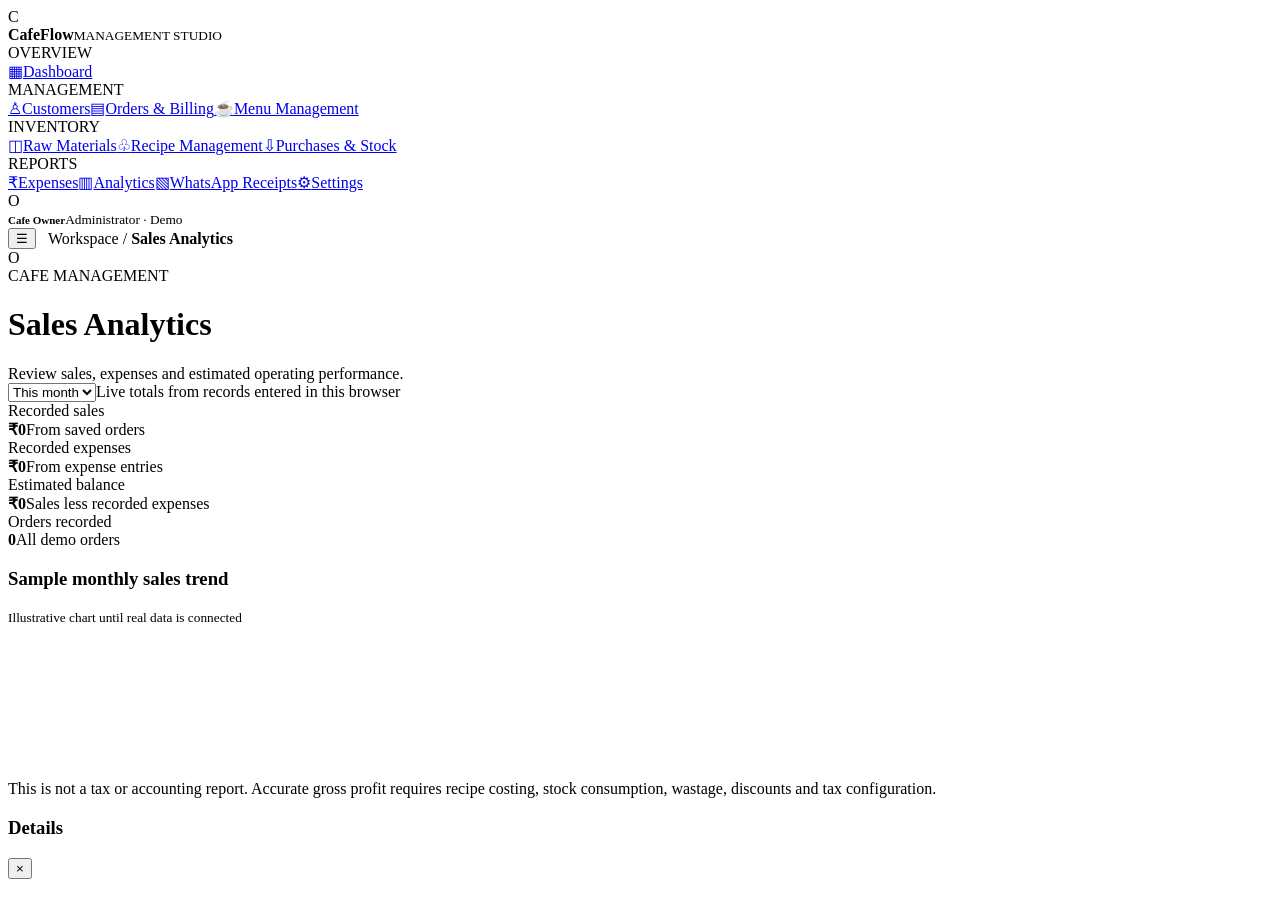
==== analytics.html @ 81c432d7 "Add files via upload" ====
<!doctype html><html lang="en"><head><meta charset="utf-8"><meta name="viewport" content="width=device-width, initial-scale=1"><title>Sales Analytics | CafeFlow</title><link rel="stylesheet" href="assets/css/style.css"></head><body>
<div class="layout"><aside class="sidebar"><div class="brand"><div class="brand-logo">C</div><div><b>CafeFlow</b><small>MANAGEMENT STUDIO</small></div></div><nav class="nav"><div class="nav-caption">OVERVIEW</div><a href="index.html" class=""><span class="nav-ico">▦</span>Dashboard</a><div class="nav-caption">MANAGEMENT</div><a href="customers.html" class=""><span class="nav-ico">♙</span>Customers</a><a href="orders.html" class=""><span class="nav-ico">▤</span>Orders & Billing</a><a href="menu.html" class=""><span class="nav-ico">☕</span>Menu Management</a><div class="nav-caption">INVENTORY</div><a href="materials.html" class=""><span class="nav-ico">◫</span>Raw Materials</a><a href="recipes.html" class=""><span class="nav-ico">♧</span>Recipe Management</a><a href="purchases.html" class=""><span class="nav-ico">⇩</span>Purchases & Stock</a><div class="nav-caption">REPORTS</div><a href="expenses.html" class=""><span class="nav-ico">₹</span>Expenses</a><a href="analytics.html" class="active"><span class="nav-ico">▥</span>Analytics</a><a href="receipts.html" class=""><span class="nav-ico">▧</span>WhatsApp Receipts</a><a href="settings.html" class=""><span class="nav-ico">⚙</span>Settings</a></nav><div class="profile"><div class="avatar">O</div><div><b style="font-size:11px">Cafe Owner</b><small>Administrator · Demo</small></div></div></aside>
<main class="main"><header class="topbar"><div style="display:flex;align-items:center;gap:12px"><button class="menu-toggle" id="menuToggle">☰</button><div class="crumb">Workspace / <b>Sales Analytics</b></div></div><div class="top-actions"><div class="top-date" id="topDate"></div><div class="top-avatar">O</div></div></header><div class="content">
<div class="page-head"><div><div class="eyebrow">CAFE MANAGEMENT</div><h1>Sales Analytics</h1><div class="subtitle">Review sales, expenses and estimated operating performance.</div></div></div>
<div class="toolbar"><select class="control"><option>This month</option><option>This week</option><option>Last month</option></select><span class="subtitle">Live totals from records entered in this browser</span></div>
<div class="stat-grid"><div class="card stat"><div class="stat-top">Recorded sales</div><strong id="analyticsSales">₹0</strong><span class="trend">From saved orders</span></div><div class="card stat"><div class="stat-top">Recorded expenses</div><strong id="analyticsExpenses">₹0</strong><span class="trend">From expense entries</span></div><div class="card stat"><div class="stat-top">Estimated balance</div><strong id="analyticsProfit">₹0</strong><span class="trend">Sales less recorded expenses</span></div><div class="card stat"><div class="stat-top">Orders recorded</div><strong id="analyticsOrders">0</strong><span class="trend">All demo orders</span></div></div>
<div class="card panel"><div class="panel-head"><div><h3>Sample monthly sales trend</h3><small>Illustrative chart until real data is connected</small></div></div><canvas id="analyticsChart" class="chart"></canvas></div>
<div class="notice">This is not a tax or accounting report. Accurate gross profit requires recipe costing, stock consumption, wastage, discounts and tax configuration.</div>
</div></main></div>
<div class="modal-backdrop" id="modalBackdrop"><div class="modal"><div class="modal-head"><h3 id="modalTitle">Details</h3><button class="close" onclick="CF.close()">×</button></div><div id="modalBody"></div></div></div><div class="toast" id="toast"></div><script src="assets/js/app.js"></script><script src="assets/js/pages.js"></script></body></html>
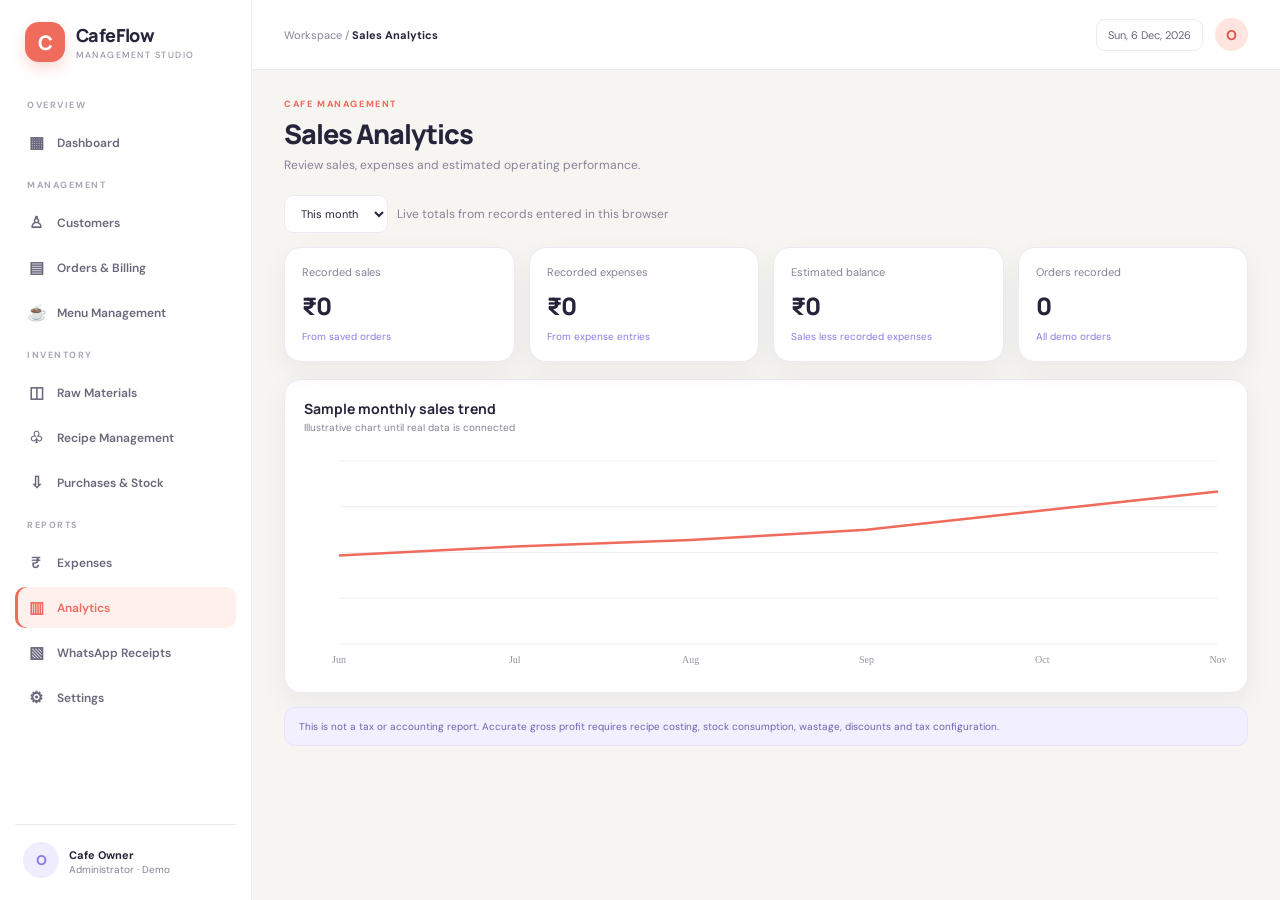
==== commit 36f1936e: "Update analytics.html" ====
--- a/analytics.html
+++ b/analytics.html
@@ -1,4 +1,4 @@
-<!doctype html><html lang="en"><head><meta charset="utf-8"><meta name="viewport" content="width=device-width, initial-scale=1"><title>Sales Analytics | CafeFlow</title><link rel="stylesheet" href="assets/css/style.css"></head><body>
+<!doctype html><html lang="en"><head><meta charset="utf-8"><meta name="viewport" content="width=device-width, initial-scale=1"><title>Sales Analytics | CafeFlow</title><link rel="stylesheet" href="style.css"></head><body>
 <div class="layout"><aside class="sidebar"><div class="brand"><div class="brand-logo">C</div><div><b>CafeFlow</b><small>MANAGEMENT STUDIO</small></div></div><nav class="nav"><div class="nav-caption">OVERVIEW</div><a href="index.html" class=""><span class="nav-ico">▦</span>Dashboard</a><div class="nav-caption">MANAGEMENT</div><a href="customers.html" class=""><span class="nav-ico">♙</span>Customers</a><a href="orders.html" class=""><span class="nav-ico">▤</span>Orders & Billing</a><a href="menu.html" class=""><span class="nav-ico">☕</span>Menu Management</a><div class="nav-caption">INVENTORY</div><a href="materials.html" class=""><span class="nav-ico">◫</span>Raw Materials</a><a href="recipes.html" class=""><span class="nav-ico">♧</span>Recipe Management</a><a href="purchases.html" class=""><span class="nav-ico">⇩</span>Purchases & Stock</a><div class="nav-caption">REPORTS</div><a href="expenses.html" class=""><span class="nav-ico">₹</span>Expenses</a><a href="analytics.html" class="active"><span class="nav-ico">▥</span>Analytics</a><a href="receipts.html" class=""><span class="nav-ico">▧</span>WhatsApp Receipts</a><a href="settings.html" class=""><span class="nav-ico">⚙</span>Settings</a></nav><div class="profile"><div class="avatar">O</div><div><b style="font-size:11px">Cafe Owner</b><small>Administrator · Demo</small></div></div></aside>
 <main class="main"><header class="topbar"><div style="display:flex;align-items:center;gap:12px"><button class="menu-toggle" id="menuToggle">☰</button><div class="crumb">Workspace / <b>Sales Analytics</b></div></div><div class="top-actions"><div class="top-date" id="topDate"></div><div class="top-avatar">O</div></div></header><div class="content">
 <div class="page-head"><div><div class="eyebrow">CAFE MANAGEMENT</div><h1>Sales Analytics</h1><div class="subtitle">Review sales, expenses and estimated operating performance.</div></div></div>
@@ -7,4 +7,4 @@
 <div class="card panel"><div class="panel-head"><div><h3>Sample monthly sales trend</h3><small>Illustrative chart until real data is connected</small></div></div><canvas id="analyticsChart" class="chart"></canvas></div>
 <div class="notice">This is not a tax or accounting report. Accurate gross profit requires recipe costing, stock consumption, wastage, discounts and tax configuration.</div>
 </div></main></div>
-<div class="modal-backdrop" id="modalBackdrop"><div class="modal"><div class="modal-head"><h3 id="modalTitle">Details</h3><button class="close" onclick="CF.close()">×</button></div><div id="modalBody"></div></div></div><div class="toast" id="toast"></div><script src="assets/js/app.js"></script><script src="assets/js/pages.js"></script></body></html>+<div class="modal-backdrop" id="modalBackdrop"><div class="modal"><div class="modal-head"><h3 id="modalTitle">Details</h3><button class="close" onclick="CF.close()">×</button></div><div id="modalBody"></div></div></div><div class="toast" id="toast"></div><script src="app.js"></script><script src="pages.js"></script></body></html>
--- a/style.css
+++ b/style.css
@@ -0,0 +1,10 @@
+
+@import url('https://fonts.googleapis.com/css2?family=DM+Sans:wght@400;500;600;700&family=Manrope:wght@500;600;700;800&display=swap');
+:root{--coral:#ef6b5b;--coral-dark:#dc594b;--lav:#8d7be8;--lav-soft:#f0edff;--yellow:#f4bd62;--navy:#25243a;--muted:#858397;--cream:#f7f5f2;--paper:#fff;--line:#eceaf0;--pink:#fff0ed;--shadow:0 10px 28px rgba(38,35,57,.055);--radius:17px}
+*{box-sizing:border-box}body{margin:0;background:var(--cream);color:var(--navy);font:14px 'DM Sans',sans-serif}button,input,select,textarea{font:inherit}button{cursor:pointer}a{text-decoration:none;color:inherit}
+.layout{min-height:100vh}.sidebar{width:252px;position:fixed;inset:0 auto 0 0;background:#fff;border-right:1px solid var(--line);padding:22px 15px;display:flex;flex-direction:column;z-index:20;transition:.25s}.brand{display:flex;gap:11px;align-items:center;padding:0 10px 25px}.brand-logo{width:40px;height:40px;border-radius:14px;background:var(--coral);color:white;display:grid;place-items:center;font:800 20px Manrope;box-shadow:0 6px 14px #ef6b5b40}.brand b{font:800 18px Manrope;letter-spacing:-.6px}.brand small{display:block;color:var(--muted);font-size:9px;letter-spacing:1.5px;margin-top:2px}.nav-caption{font-size:9px;letter-spacing:1.5px;color:#aaa8b5;font-weight:700;padding:12px 12px 7px}.nav{display:grid;gap:4px}.nav a{padding:10px 12px;border-radius:10px;color:#69677b;display:flex;align-items:center;gap:12px;font-size:12px;font-weight:600;transition:.2s}.nav a:hover{background:#faf2f0;color:var(--coral)}.nav a.active{background:var(--pink);color:var(--coral);box-shadow:inset 3px 0 var(--coral)}.nav-ico{width:18px;text-align:center;font-size:16px}.profile{margin-top:auto;border-top:1px solid var(--line);padding:17px 8px 0;display:flex;gap:10px;align-items:center}.avatar{width:36px;height:36px;border-radius:50%;background:var(--lav-soft);color:var(--lav);display:grid;place-items:center;font-weight:800}.profile small{display:block;color:var(--muted);font-size:10px}
+.main{margin-left:252px;min-width:0}.topbar{height:70px;background:#fff;border-bottom:1px solid var(--line);display:flex;align-items:center;justify-content:space-between;padding:0 32px;position:sticky;top:0;z-index:10}.crumb{font-size:11px;color:var(--muted)}.crumb b{color:var(--navy)}.top-actions{display:flex;align-items:center;gap:12px}.top-date{padding:8px 11px;border:1px solid var(--line);border-radius:9px;font-size:11px;color:#69677b}.top-avatar{width:33px;height:33px;border-radius:50%;background:#ffe4df;color:var(--coral-dark);display:grid;place-items:center;font-weight:800}.menu-toggle{display:none;border:0;background:none;font-size:22px;color:var(--navy)}
+.content{max-width:1500px;margin:auto;padding:28px 32px 48px}.page-head{display:flex;justify-content:space-between;align-items:flex-start;gap:15px;margin-bottom:22px}.eyebrow{font-size:9px;letter-spacing:1.6px;color:var(--coral);font-weight:800}.page-head h1{font:800 27px Manrope;letter-spacing:-1px;margin:5px 0}.subtitle{color:var(--muted);font-size:12px}.btn{border:0;border-radius:10px;background:var(--coral);color:#fff;padding:10px 15px;font-size:11px;font-weight:700;box-shadow:0 5px 12px #ef6b5b2b;transition:.2s}.btn:hover{background:var(--coral-dark);transform:translateY(-1px)}.btn.secondary{background:var(--lav-soft);color:var(--lav);box-shadow:none}.btn.ghost{background:#fff;color:var(--navy);border:1px solid var(--line);box-shadow:none}.btn.danger{background:#fff0ef;color:#cb5148;box-shadow:none}.card{background:var(--paper);border:1px solid var(--line);border-radius:var(--radius);box-shadow:var(--shadow)}.stat-grid{display:grid;grid-template-columns:repeat(4,minmax(0,1fr));gap:14px;margin-bottom:17px}.stat{padding:17px}.stat-top{display:flex;justify-content:space-between;align-items:center;color:var(--muted);font-size:11px}.stat-icon{width:34px;height:34px;border-radius:11px;background:var(--pink);display:grid;place-items:center;color:var(--coral);font-size:16px}.stat strong{font:800 24px Manrope;display:block;margin:10px 0 4px;letter-spacing:-.8px}.trend{font-size:10px;color:#8d7be8}.panel{padding:19px}.panel-head,.table-head{display:flex;align-items:center;justify-content:space-between;gap:12px;margin-bottom:15px}.panel-head h3,.table-head h3{margin:0;font:700 14px Manrope}.panel-head small{display:block;color:var(--muted);font-size:10px;margin-top:3px}.two-col{display:grid;grid-template-columns:minmax(0,1.6fr) minmax(250px,1fr);gap:16px;margin-bottom:16px}.chart{height:220px;width:100%}.table-card{overflow:hidden}.table-head{padding:17px 19px;margin:0}.table-wrap{overflow:auto}table{border-collapse:collapse;width:100%;white-space:nowrap}th{text-align:left;background:#fbfaf9;color:#9693a2;font-size:9px;letter-spacing:.8px;text-transform:uppercase;padding:12px 17px}td{padding:13px 17px;border-top:1px solid #f0eef2;font-size:11px}td strong{font-size:11px}.pill{display:inline-block;border-radius:30px;padding:4px 9px;font-size:9px;font-weight:700;background:#f0edff;color:#7968d4}.pill.good{background:#eaf5f1;color:#38816c}.pill.warn{background:#fff4df;color:#ad7a2e}.pill.bad{background:#fff0ef;color:#c9574d}.toolbar{display:flex;gap:9px;align-items:center;flex-wrap:wrap;margin-bottom:14px}.search,.control{border:1px solid var(--line);background:#fff;border-radius:9px;padding:10px 12px;font-size:11px;outline:none;color:var(--navy)}.search{min-width:220px}.search:focus,.control:focus,input:focus,select:focus,textarea:focus{border-color:#b8adef;box-shadow:0 0 0 3px #f0edff}.form-grid{display:grid;grid-template-columns:1fr 1fr;gap:12px}.field{display:grid;gap:6px;margin-bottom:12px}.field label{font-size:10px;font-weight:700;color:#6f6c80}.field input,.field select,.field textarea{width:100%;border:1px solid var(--line);border-radius:9px;padding:10px 11px;outline:none;background:#fff;font-size:11px}.field textarea{min-height:75px;resize:vertical}.item-grid{display:grid;grid-template-columns:repeat(3,1fr);gap:13px}.item-card{padding:15px}.item-emoji{width:46px;height:46px;background:#fff3e8;border-radius:13px;display:grid;place-items:center;font-size:23px;margin-bottom:10px}.item-card h4{font-size:12px;margin:0 0 4px}.item-card p{font-size:10px;color:var(--muted);margin:0}.item-bottom{display:flex;justify-content:space-between;align-items:center;margin-top:13px}.item-bottom b{font:800 14px Manrope}.notice{padding:12px 14px;background:#f2f0ff;color:#6d62b0;border:1px solid #e8e3ff;border-radius:11px;font-size:10px;margin-top:14px}.mini-list{display:grid;gap:13px}.mini-row{display:flex;align-items:center;gap:10px}.mini-emoji{width:36px;height:36px;border-radius:11px;background:#fff3e8;display:grid;place-items:center}.mini-info{flex:1}.mini-info b{font-size:11px}.mini-info small{display:block;color:var(--muted);font-size:9px}.progress{height:5px;border-radius:8px;background:#f0eef2;margin-top:5px;overflow:hidden}.progress span{height:100%;display:block;background:var(--coral);border-radius:8px}.modal-backdrop{display:none;position:fixed;inset:0;background:#25243a99;z-index:50;align-items:center;justify-content:center;padding:16px}.modal-backdrop.show{display:flex}.modal{width:min(600px,100%);max-height:90vh;overflow:auto;background:#fff;border-radius:17px;padding:22px;box-shadow:0 25px 90px #15142655}.modal-head{display:flex;justify-content:space-between;align-items:center;margin-bottom:16px}.modal-head h3{font:800 17px Manrope;margin:0}.close{border:0;background:#f3f1f5;border-radius:8px;width:30px;height:30px}.modal-actions{display:flex;gap:8px;justify-content:flex-end;margin-top:14px}.toast{position:fixed;right:22px;bottom:22px;background:var(--navy);color:#fff;padding:12px 16px;border-radius:10px;z-index:80;display:none;font-size:11px;box-shadow:var(--shadow)}.toast.show{display:block;animation:pop .2s ease}@keyframes pop{from{transform:translateY(8px);opacity:0}to{transform:none;opacity:1}}.receipt{max-width:360px;margin:auto;border:1px dashed #d9d5df;padding:18px;color:#353348;font-size:11px}.receipt h2{text-align:center;font:800 20px Manrope;margin:0}.receipt .center{text-align:center;color:var(--muted);font-size:9px}.receipt hr{border:0;border-top:1px dashed #ddd9e2;margin:12px 0}.receipt table td,.receipt table th{padding:7px 2px;border:0;background:#fff}.receipt-total{display:flex;justify-content:space-between;font:800 15px Manrope}.empty{padding:30px;text-align:center;color:var(--muted);font-size:11px}
+@media(max-width:1050px){.stat-grid{grid-template-columns:repeat(2,1fr)}.content{padding:23px}.item-grid{grid-template-columns:repeat(2,1fr)}}
+@media(max-width:760px){.sidebar{transform:translateX(-105%);box-shadow:10px 0 30px #25243a14}.sidebar.open{transform:translateX(0)}.main{margin-left:0}.menu-toggle{display:block}.topbar{height:62px;padding:0 15px}.content{padding:20px 14px 35px}.page-head h1{font-size:23px}.two-col{grid-template-columns:1fr}.top-date{display:none}.item-grid{grid-template-columns:1fr 1fr}}
+@media(max-width:430px){.stat-grid{gap:8px}.stat{padding:12px}.stat strong{font-size:20px}.page-head{flex-direction:column}.form-grid{grid-template-columns:1fr}.item-grid{grid-template-columns:1fr}.search{width:100%}}
